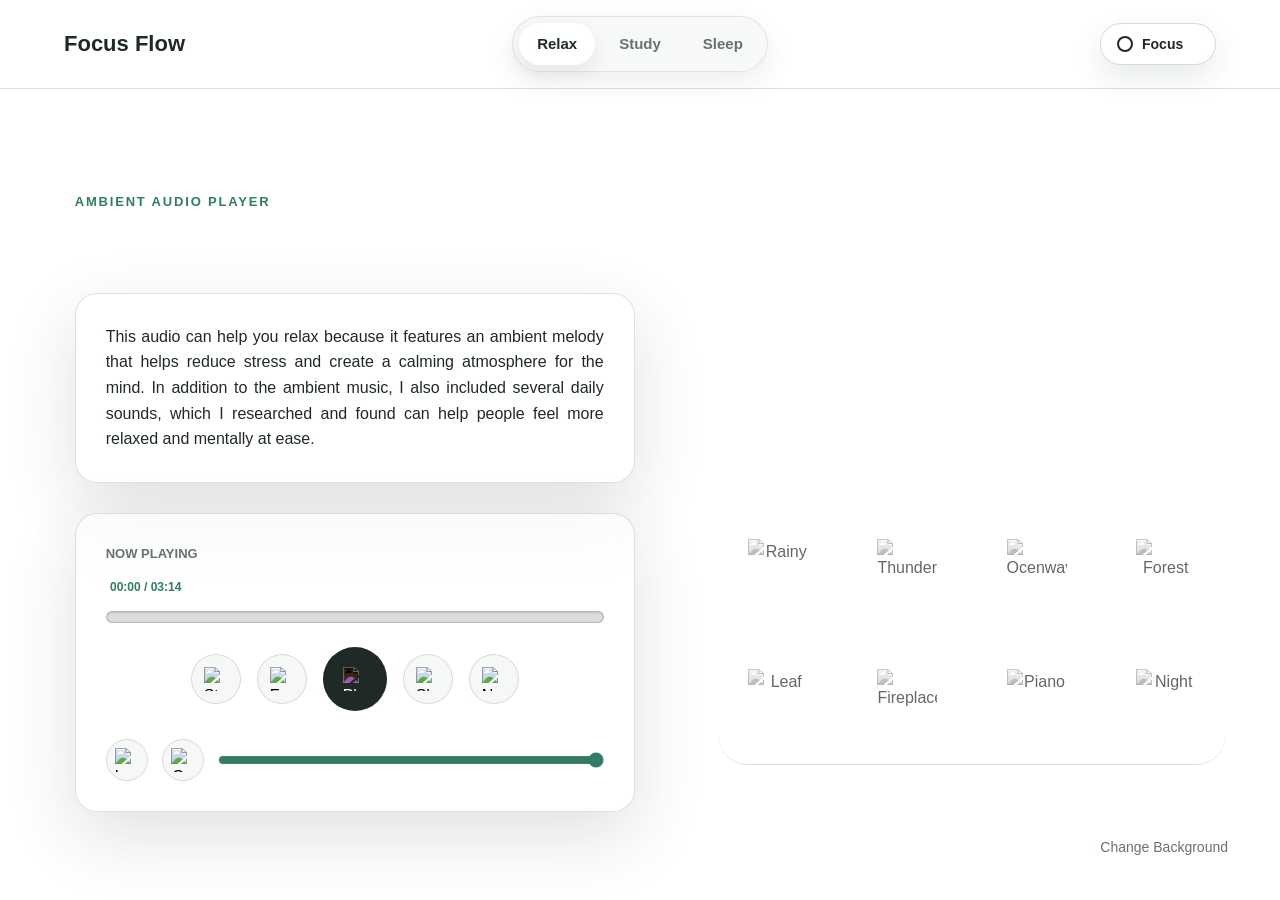
==== index.html @ 4447b067 "up" ====
<!DOCTYPE html>
<html lang="en">
  <head>
    <meta charset="UTF-8" />
    <meta name="viewport" content="width=device-width, initial-scale=1.0" />
    <title>Focus Flow</title>
    <!-- add the font family of your choice -->
     <link rel="icon" href="image.jpg" type="image/jpg">
    <link rel="stylesheet" href="reset.css" />
    <link rel="stylesheet" href="style.css" />
    <script src="script.js" defer></script>
  </head>
  <body>
     <div id="focus-overlay" class="hidden"></div>
     

    <!-- Header Section -->
    <header class="site-header">
      <a class="logo" href="#">Focus Flow</a>
 <nav class="navbar" aria-label="Main navigation">
  <a class="active" href="index.html">Relax</a>
  <a href="study.html">Study</a>
  <a href="sleep.html">Sleep</a>
</nav>
      <button
        id="focus-btn"
        type="button"
        aria-pressed="false"
        onclick="toggleFocusMode()"
      >
        <span class="focus-btn-icon" aria-hidden="true"></span>
        <span class="focus-btn-text">Focus</span>
      </button>
    </header>
    <video autoplay loop muted plays-inline 
    class ="back-video" id ="bg-video2">
      <source src ="relax1.mp4" type ="video/mp4">
    </video>

<button id = "change-bg-btn" onclick="nextRelaxBackground()">
  Change Background
</button>

    <!-- Main Content Section -->
    <main>
      <section class="container">
       <div class="main-content">
          <p class="left-side">Ambient audio player</p>
          <h1 style = "color : white">Relax Music</h1>
          <p class="intro"
          style="text-align: justify;">
            This audio can help you relax because it features an ambient melody that helps reduce stress and create a calming atmosphere for the mind. 
            In addition to the ambient music, I also included several daily sounds, 
            which I researched and found can help people feel more relaxed and mentally at ease.
          </p>
    <!-- Media Player Section -->
       <div class="media-player focus-target">
         <div class="track-info">
              <span>Now playing</span>
            </div>
        <audio id="custom-audio-player" controls>
          <source
            src="relax.mp3"
            type="audio/mp3"
          />
        </audio>

          <div id="time-box" class="focus-visible">
            <span id="curtimetext">00:00</span> /
            <span id="durtimetext">00:00</span>
          </div>

          <div class="progress-bar focus-visible">
            <span id="progress-bar-fill"></span>
          </div>

           <div class="custom-controls"
           style="justify-content: center;">

           <button id="start" onclick="toggleStart()">
            <img
              src="https://img.icons8.com/?size=100&id=410&format=png&color=000000"
              alt="Start Button"
              width="24"
              height="24"
            />
          </button>

            <button id="fast" onclick="toggleFast()">
            <img
              id="fast-img"
              src="https://img.icons8.com/?size=100&id=406&format=png&color=000000"
              alt="Fast Button"
              width="24"
              height="24"
            />
          </button>

          <button id="play-pause-btn" onclick="togglePlayPause()"
           style="justify-content: center;">
            <img
              id="play-pause-img"
              src="https://img.icons8.com/ios-glyphs/30/play--v1.png"
              alt="Play Button"
              width="24"
              height="24"
            />
          </button>

            <button id="slow" onclick="toggleSlow()">
            <img
              id="slow-img"
              src="https://img.icons8.com/?size=100&id=404&format=png&color=000000"
              alt="Slow Button"
              width="24"
              height="24"
            />
          </button>

          <button id="next" onclick="toggleNext()">
            <img
              id="next-img"
              src="https://img.icons8.com/?size=100&id=408&format=png&color=000000"
              alt="Next Button"
              width="24"
              height="24"
            />
          </button>

      </div>

       <div class="volume-controls"  >

          <button id="loop-sound" onclick="toggleLoop()">
              <img
              id="loop-img"
              src="https://img.icons8.com/?size=100&id=412&format=png&color=000000"
              alt="Loop Button"
              width="24"
              height="24"
              />
          </button>

          <button id="on-off-sound" onclick="toggleOnOff()">
              <img
              id="on-off-img"
              src="https://img.icons8.com/?size=100&id=641&format=png&color=000000"
              alt="On Sound Button"
              width="24"
              height="24"
              />
          </button>
          <input id="volume-slider" type="range" min="0" max="100" value="100" step="1">
          </div>
          </div> 
       </div>

          <div class="main-image" 
          style= "margin-bottom: -85px ;">

        <div class="sound-item">

         <audio id="rainy-audio" loop>
         <source
            src="rainy.mp3"
            type="audio/mp3"
          />
         </audio>
          <button
            id="rainy-sound" onclick="toggleRainy()">
           <img
                src="https://img.icons8.com/?size=100&id=656&format=png&color=000000"
                alt="Rainy"
            />
          </button>
          <input type="range" min="0" max="100" value="100" id="rainy-volume" class="sound-volume" /> 
        </div>    
  

        <div class="sound-item">

        <audio id ="thunderstorm-audio" loop>
            <source 
            src="thunderstorm.mp3"
            type="audio/mp3"
            />
          </audio>
          <button id="thunderstorm-sound" onclick="toggleThunderstorm()">
          <img 
          src="https://img.icons8.com/?size=100&id=41144&format=png&color=000000"
          alt="Thunderstorm"
          />
          </button>
          <input type="range" min="0" max="100" value="100" id="thunderstorm-volume" class="sound-volume" /> 
          </div>


          <div class="sound-item">

          <audio id ="ocean-audio" loop>
            <source 
            src="ocean.mp3"
            type="audio/mp3"
            />
          </audio>
          <button id="ocean-sound" onclick="toggleOcean()">
          <img
          src="https://img.icons8.com/?size=100&id=3023&format=png&color=000000"
          alt="Ocenwave"
          />
          </button>
          <input type="range" min="0" max="100" value="100" id="ocean-volume" class="sound-volume" />
          </div>


          <div class ="sound-item">

          <audio id ="forest-audio" loop>
            <source 
            src="forest.mp3"
            type="audio/mp3"
            />
          </audio>
          <button id="forest-sound" onclick="toggleForest()">
          <img
          src="https://img.icons8.com/?size=100&id=c7F4PAaUzo4O&format=png&color=000000"
          alt="Forest"
          />
          </button>
          <input type="range" min="0" max="100" value="100" id="forest-volume" class="sound-volume" />
          </div>


          <div class ="sound-item">

          <audio id ="leaf-audio" loop>
            <source 
            src="leaf.mp3"
            type="audio/mp3"
            />
          </audio>
          <button id="leaf-sound" onclick="toggleLeaf()">
          <img
          src="https://img.icons8.com/?size=100&id=15803&format=png&color=000000"
          alt="Leaf"
          />
          </button>
          <input type="range" min="0" max="100" value="100" id="leaf-volume" class="sound-volume" />
          </div>


          <div class ="sound-item">
          <audio id ="fire-audio" loop>
            <source 
            src="fire.mp3"
            type="audio/mp3"
            />
          </audio>
          <button id="fire-sound" onclick="toggleFire()">
          <img
          src="https://img.icons8.com/?size=100&id=39125&format=png&color=000000"
          alt="Fireplace"
          />
          </button>
          <input type="range" min="0" max="100" value="100" id="fire-volume" class="sound-volume" />
          </div>


          <div class ="sound-item">
          <audio id ="piano-audio" loop>
            <source 
            src="piano.mp3"
            type="audio/mp3"
            />
          </audio>
          <button id="piano-sound" onclick="togglePiano()">
          <img
          src="https://img.icons8.com/?size=100&id=1893&format=png&color=000000"
          alt="Piano"
          />
          </button>
          <input type="range" min="0" max="100" value="100" id="piano-volume" class="sound-volume" />
          </div>


          <div class = "sound-item">
          <audio id ="night-audio" loop>
            <source 
            src="night.mp3"
            type="audio/mp3"
            />
          </audio>
          <button id="night-sound" onclick="toggleNight()">
          <img
          src="https://img.icons8.com/?size=100&id=25031&format=png&color=000000"
          alt="Night"
          />
          </button>
          <input type="range" min="0" max="100" value="100" id="night-volume" class="sound-volume" />
          </div>

        </div>
      </section>
  </body>
</html>
---- style.css ----
:root {
  --bg: #eef3ef;
  --surface: #ffffff;
  --surface-soft: #f6f8f6;
  --text: #1f2a27;
  --muted: #66736f;
  --line: rgba(31, 42, 39, 0.14);
  --accent: #2f7d67;
  --shadow: 0 24px 70px rgba(31, 42, 39, 0.14);
}

body,
h1,
h2,
p,
ul {
  margin: 0;
  padding: 0;
}

h1 {
  font-size: clamp(45px, 7vw, 50px);
  line-height: 0.95;
  letter-spacing: 0;
}

body {
  min-height: 100vh;
  color: var(--text);
  font-family: "Arial", sans-serif;
  line-height: 1.6;
  display: flex;
  flex-direction: column;
  align-items: center;
  justify-content: space-between;
}

button,
input {
  font: inherit;
}

button {
  border: 0;
}

a {
  color: inherit;
}

/* Add additional styles as needed */

.back-video {
  position: fixed;
  top: 0;
  left: 0;
  width: 100vw;
  height: 100vh;
  object-fit: cover;
  z-index: -1;
  transition: opacity 0.5s ease;
}

#change-bg-btn {
  position: fixed;
  bottom: 30px;
  right: 30px;
  z-index: 9999;
  padding: 12px 22px;
  color: #66736f;
  border: none;
  border-radius: 999px;
  cursor: pointer;
  font-size: 14px;
  background: rgba(255, 255, 255, 0.845);
  backdrop-filter: blur(18px);
}

#change-bg-btn:active {
  transform: scale(0.96);
}

/* Header styling */
.site-header {
  position: sticky;
  top: 0;
  z-index: 20;
  width: 100%;
  display: grid;
  grid-template-columns: 1fr auto 1fr;
  align-items: center;
  gap: 24px;
  padding: 16px clamp(18px, 5vw, 64px);
  background: rgba(255, 255, 255, 0.201);
  border-bottom: 1px solid var(--line);
  backdrop-filter: blur(18px);
}

.logo {
  text-decoration:none;
  font-size: 22px;
  font-weight: 800;
  letter-spacing: 0;
}

/* Navigation styling */
.navbar {
  display: flex;
  align-items: center;
  justify-content: center;
  gap: 6px;
  justify-self: center;
  padding: 6px;
  border: 1px solid rgba(31, 42, 39, 0.1);
  border-radius: 999px;
  background: rgba(246, 248, 246, 0.86);
  box-shadow: 0 10px 28px rgba(31, 42, 39, 0.08);
}

.navbar a {
  position: relative;
  text-decoration: none;
  font-size: 15px;
  font-weight: 700;
  color: var(--muted);
  padding: 9px 18px;
  border-radius: 999px;
  transition:
    color 0.2s ease,
    background-color 0.2s ease,
    box-shadow 0.2s ease;
}

.navbar a:hover {
  color: var(--text);
  background: #ffffff;
  box-shadow: 0 8px 18px rgba(31, 42, 39, 0.08);
}
.navbar a.active {
  color: var(--text);
  background: #ffffff;
  box-shadow: 0 8px 18px rgba(31, 42, 39, 0.08);
}

#focus-overlay {
  position: fixed;
  inset: 0;
  width: 100vw;
  height: 100vh;
  background:
    radial-gradient(circle at center, rgba(255, 255, 255, 0.32), rgba(31, 42, 39, 0.28)),
    rgba(238, 243, 239, 0.68);
  backdrop-filter: blur(8px) saturate(0.9);
  z-index: 80;
}

.hidden {
  display: none;
}

.focus-visible {
  position: relative;
  z-index: 120;
}

#focus-btn {
  position: relative;
  z-index: 120;
  justify-self: end;
  display: inline-flex;
  align-items: center;
  gap: 9px;
  min-width: 116px;
  height: 42px;
  padding: 0 16px;
  border: 1px solid rgba(47, 125, 103, 0.24);
  border-radius: 999px;
  background: rgba(255, 255, 255, 0.84);
  color: var(--text);
  cursor: pointer;
  font-size: 14px;
  font-weight: 800;
  box-shadow: 0 12px 30px rgba(31, 42, 39, 0.1);
  transition:
    transform 0.18s ease,
    background-color 0.18s ease,
    border-color 0.18s ease,
    box-shadow 0.18s ease,
    color 0.18s ease;
}

#focus-btn:hover {
  transform: translateY(-1px);
  border-color: rgba(47, 125, 103, 0.5);
  background: #ffffff;
  box-shadow: 0 16px 34px rgba(31, 42, 39, 0.14);
}

#focus-btn:focus-visible {
  outline: 3px solid rgba(47, 125, 103, 0.28);
  outline-offset: 3px;
}

.focus-btn-icon {
  width: 16px;
  height: 16px;
  border: 2px solid currentColor;
  border-radius: 50%;
  box-shadow: inset 0 0 0 4px #ffffff;
}

body.is-focus-mode {
  overflow: hidden;
}

body.is-focus-mode .site-header {
  z-index: 130;
  border-color: transparent;
  background: transparent;
  backdrop-filter: none;
  pointer-events: none;
}

body.is-focus-mode .logo,
body.is-focus-mode .navbar {
  opacity: 0;
  visibility: hidden;
}

body.is-focus-mode .focus-target {
  z-index: 120;
  box-shadow:
    0 26px 80px rgba(31, 42, 39, 0.24),
    0 0 0 1px rgba(255, 255, 255, 0.9);
}

body.is-focus-mode #focus-btn {
  border-color: rgba(47, 125, 103, 0.7);
  background: var(--accent);
  color: #ffffff;
  pointer-events: auto;
  box-shadow: 0 18px 38px rgba(47, 125, 103, 0.25);
}

body.is-focus-mode .focus-btn-icon {
  background: #ffffff;
  box-shadow: inset 0 0 0 4px var(--accent);
}

/* Create a container for the main content */
.container {
  min-height: calc(100vh - 92px);
  display: grid;
  grid-template-columns: minmax(0, 1.05fr) minmax(360px, 0.95fr);
  align-items: center;
  gap: clamp(24px, 5vw, 64px);
  padding: 46px 0 34px;
}

/* imgage on right side*/
.main-content {
  max-width: 560px;
}

.main-image {
  margin-top: 190px;
  display: grid;
  grid-template-columns: repeat(4, 1fr);
  margin-left: 20px;
  gap: 10px; 
  height: 250px;
  width: 100%;
  border-radius: 28px;
  overflow: hidden;
  background: rgba(255, 255, 255, 0.284);
  border-bottom: 1px solid var(--line);
  backdrop-filter: blur(18px);
}

.main-image img {
  justify-content: center;
  filter: grayscale(100%);
  opacity: 0.6;
  transition: all 0.2s ease;
  width: 60px;
  height: 60px;
  margin-top: -10px;
}

.main-image img:hover {
  filter: none;
  opacity: 1;
  transform: scale(1.1);
}

.main-image button.active img {
  filter: none;
  opacity: 1;
  transform: scale(1.1);
}

.sound-item {
  position: relative;
  display: flex;
  justify-content: center;
  align-items: center;
}

.sound-volume {
  position: absolute;
  bottom: 7px;
  left: 52%;
  transform: translateX(-50%);
  width: 80px;
  opacity: 0;
  transition: all 0.3s ease;
  accent-color: white;
}

.sound-item button.active + .sound-volume {
  opacity: 1;
}

#rainy-sound {
  background: transparent;
  border: none;           
  padding: 0;            
  cursor: pointer;
}


#thunderstorm-sound {
  background: transparent;
  border: none;           
  padding: 0;            
  cursor: pointer;
}

#ocean-sound {
  background: transparent;
  border: none;           
  padding: 0;            
  cursor: pointer;
}

#forest-sound {
  background: transparent;
  border: none;           
  padding: 0;            
  cursor: pointer;
}

#leaf-sound {
  background: transparent;
  border: none;           
  padding: 0;            
  cursor: pointer;
}

#fire-sound {
  background: transparent;
  border: none;           
  padding: 0;            
  cursor: pointer;
}

#piano-sound {
  background: transparent;
  border: none;           
  padding: 0;            
  cursor: pointer;
}

#night-sound {
  background: transparent;
  border: none;           
  padding: 0;            
  cursor: pointer;
}

/* edit left side*/
.left-side {
  margin-bottom: 10px;
  color: var(--accent);
  font-size: 13px;
  font-weight: 800;
  letter-spacing: 0.14em;
  text-transform: uppercase;
}

/* Media player styling */
.intro {
  margin: 22px 0 30px;
  padding: clamp(20px, 4vw, 30px);
  border: 1px solid var(--line);
  border-radius: 22px;
  background: rgba(255, 255, 255, 0.315);
  box-shadow: var(--shadow);
  backdrop-filter: blur(18px);
}

.media-player {
  position: relative;
  width: 100%;
  display: grid;
  gap: 18px;
  padding: clamp(20px, 4vw, 30px);
  border: 1px solid var(--line);
  border-radius: 22px;
  background: rgba(255, 255, 255, 0.446);
  box-shadow: var(--shadow);
  backdrop-filter: blur(18px);
}

.media-player audio {
  display: none;
  max-width: 100%;
}

.track-info {
  display: grid;
  gap: 2px;
}

.track-info span {
  color: var(--muted);
  font-size: 13px;
  font-weight: 700;
  text-transform: uppercase;
}

.custom-controls,
.volume-controls {
  display: flex;
  align-items: center;
}

.custom-controls {
  justify-content: center;
  gap: 16px;
  padding: 6px 0;
}

.volume-controls {
  justify-content: space-between;
  gap: 14px;
  padding-top: 4px;
}

.custom-controls button,
.volume-controls button {
  display: grid;
  place-items: center;
  cursor: pointer;
  border: 1px solid var(--line);
  border-radius: 50%;
  background: var(--surface-soft);
  transition:
    transform 0.18s ease,
    background-color 0.18s ease,
    border-color 0.18s ease;
}

.custom-controls button {
  width: 50px;
  height: 50px;
}

#play-pause-btn {
  width: 64px;
  height: 64px;
  background: var(--text);
}

#play-pause-btn img {
  filter: invert(1);
}

.volume-controls button {
  width: 42px;
  height: 42px;
  flex: 0 0 auto;
}

.custom-controls button:hover,
.volume-controls button:hover {
  transform: translateY(-2px);
  background: #ffffff;
  border-color: rgba(47, 125, 103, 0.42);
}

.volume-controls button.is-active {
  background: rgba(47, 125, 103, 0.12);
  border-color: rgba(47, 125, 103, 0.6);
}

#volume-slider {
  width: 100%;
  min-width: 120px;
  accent-color: var(--accent);
}

.progress-bar {
  position: relative;
  border-radius: 50px;
  border: 1px solid rgba(31, 42, 39, 0.22);
  width: 100%;
  height: 12px;
  background: rgba(31, 42, 39, 0.16);
  margin-top: 10px;
  cursor: pointer;
  touch-action: none;
  user-select: none;
  z-index: 4000;
  box-shadow: inset 0 1px 2px rgba(31, 42, 39, 0.14);
  transition:
    height 0.16s ease,
    border-color 0.16s ease,
    background-color 0.16s ease;
}

.progress-bar::before {
  content: "";
  position: absolute;
  inset: -10px 0;
}

.progress-bar span {
  position: relative;
  display: block;
  width: 0;
  height: 100%;
  border-radius: inherit;
  background: var(--accent);
  transition: width 0.12s linear;
  animation: colorChange 70s infinite alternate;
  will-change: width;
}

.progress-bar span::after {
  content: "";
  position: absolute;
  top: 50%;
  right: -8px;
  width: 18px;
  height: 18px;
  border: 3px solid #ffffff;
  border-radius: 50%;
  background: var(--accent);
  box-shadow: 0 5px 14px rgba(31, 42, 39, 0.2);
  transform: translateY(-50%) scale(0.9);
  opacity: 0;
  transition:
    opacity 0.16s ease,
    transform 0.16s ease;
}

.progress-bar:hover,
.progress-bar.is-seeking {
  height: 14px;
  border-color: rgba(47, 125, 103, 0.42);
  background: rgba(47, 125, 103, 0.16);
}

.progress-bar:hover span::after,
.progress-bar.is-seeking span::after {
  opacity: 1;
  transform: translateY(-50%) scale(1);
}

.progress-bar.is-seeking span {
  transition: none;
}

#time-box{
  display:inline-block;
  width: 80px;
  text-align: center;
  color:#2f7d67;
  font-size: 12px;
  margin-bottom: -15px;
  margin-top: -5px;
  z-index: 4000;
  font-weight: bold;
}


/* Footer styling */
footer {
  color: var(--main-text-color);
  text-align: center;
  padding: 10px 0;
  width: 100%;
}
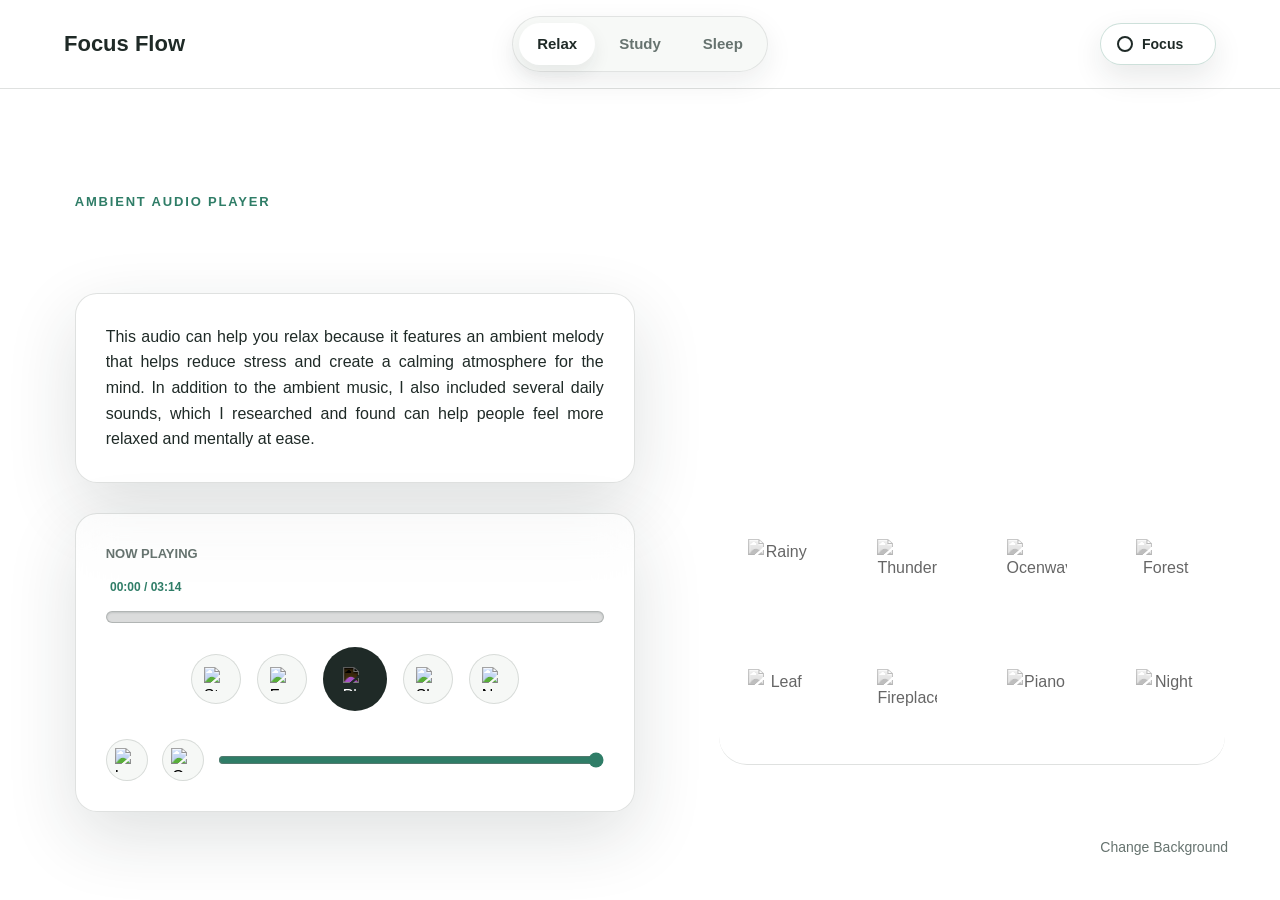
==== commit d4aba077: "up" ====
--- a/index.html
+++ b/index.html
@@ -235,13 +235,13 @@
 
           <audio id ="leaf-audio" loop>
             <source 
-            src="leaf.mp3"
+            src="coffee.mp3"
             type="audio/mp3"
             />
           </audio>
           <button id="leaf-sound" onclick="toggleLeaf()">
           <img
-          src="https://img.icons8.com/?size=100&id=15803&format=png&color=000000"
+          src="https://img.icons8.com/?size=100&id=zg1pOABWXacy&format=png&color=000000"
           alt="Leaf"
           />
           </button>
@@ -269,13 +269,13 @@
           <div class ="sound-item">
           <audio id ="piano-audio" loop>
             <source 
-            src="piano.mp3"
+            src="railway.mp3"
             type="audio/mp3"
             />
           </audio>
           <button id="piano-sound" onclick="togglePiano()">
           <img
-          src="https://img.icons8.com/?size=100&id=1893&format=png&color=000000"
+          src="https://img.icons8.com/?size=100&id=7348&format=png&color=000000"
           alt="Piano"
           />
           </button>
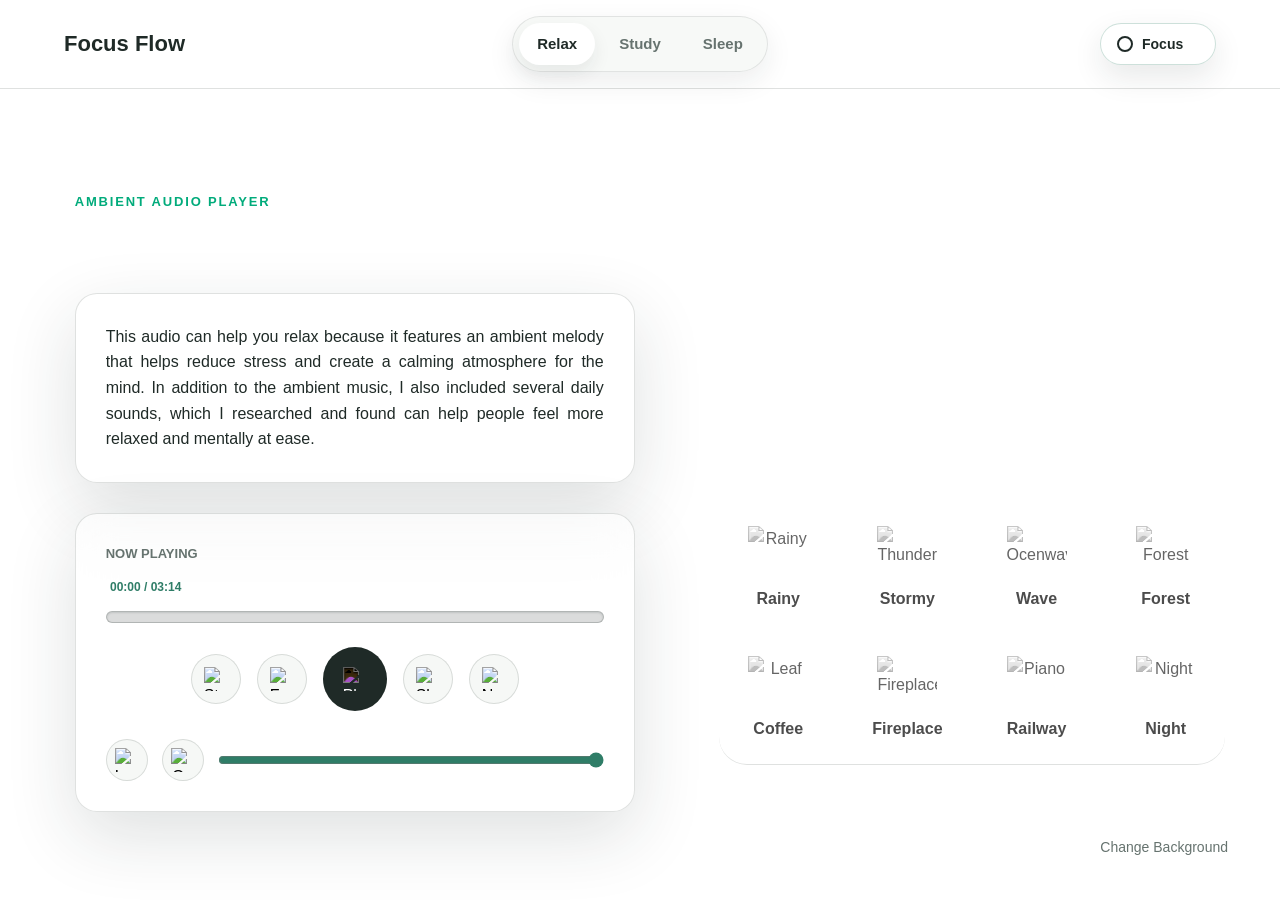
==== commit b07b663d: "up" ====
--- a/index.html
+++ b/index.html
@@ -34,7 +34,7 @@
     </header>
     <video autoplay loop muted plays-inline 
     class ="back-video" id ="bg-video2">
-      <source src ="relax1.mp4" type ="video/mp4">
+      <source src ="relax.mp4" type ="video/mp4">
     </video>
 
 <button id = "change-bg-btn" onclick="nextRelaxBackground()">
@@ -174,6 +174,7 @@
             />
           </button>
           <input type="range" min="0" max="100" value="100" id="rainy-volume" class="sound-volume" /> 
+          <p style="color: #4c4c4c"><b> Rainy</b> </p>
         </div>    
   
 
@@ -192,6 +193,7 @@
           />
           </button>
           <input type="range" min="0" max="100" value="100" id="thunderstorm-volume" class="sound-volume" /> 
+          <p style="color: #4c4c4c"><b> Stormy</b> </p>
           </div>
 
 
@@ -210,6 +212,7 @@
           />
           </button>
           <input type="range" min="0" max="100" value="100" id="ocean-volume" class="sound-volume" />
+          <p style="color: #4c4c4c"><b> Wave </b> </p>
           </div>
 
 
@@ -228,6 +231,7 @@
           />
           </button>
           <input type="range" min="0" max="100" value="100" id="forest-volume" class="sound-volume" />
+          <p style="color: #4c4c4c"><b> Forest </b> </p>
           </div>
 
 
@@ -246,6 +250,7 @@
           />
           </button>
           <input type="range" min="0" max="100" value="100" id="leaf-volume" class="sound-volume" />
+          <p style="color: #4c4c4c"><b> Coffee</b> </p>
           </div>
 
 
@@ -263,6 +268,7 @@
           />
           </button>
           <input type="range" min="0" max="100" value="100" id="fire-volume" class="sound-volume" />
+          <p style="color: #4c4c4c"><b> Fireplace</b> </p>
           </div>
 
 
@@ -280,6 +286,7 @@
           />
           </button>
           <input type="range" min="0" max="100" value="100" id="piano-volume" class="sound-volume" />
+          <p style="color: #4c4c4c"><b> Railway </b> </p>
           </div>
 
 
@@ -297,6 +304,7 @@
           />
           </button>
           <input type="range" min="0" max="100" value="100" id="night-volume" class="sound-volume" />
+          <p style="color: #4c4c4c"><b> Night </b> </p>
           </div>
 
         </div>
--- a/style.css
+++ b/style.css
@@ -1,6 +1,5 @@
 :root {
-  --bg: #eef3ef;
-  --surface: #ffffff;
+
   --surface-soft: #f6f8f6;
   --text: #1f2a27;
   --muted: #66736f;
@@ -304,6 +303,7 @@
   display: flex;
   justify-content: center;
   align-items: center;
+  flex-direction: column;
 }
 
 .sound-volume {
@@ -381,7 +381,7 @@
 /* edit left side*/
 .left-side {
   margin-bottom: 10px;
-  color: var(--accent);
+  color: #01ab7b;
   font-size: 13px;
   font-weight: 800;
   letter-spacing: 0.14em;
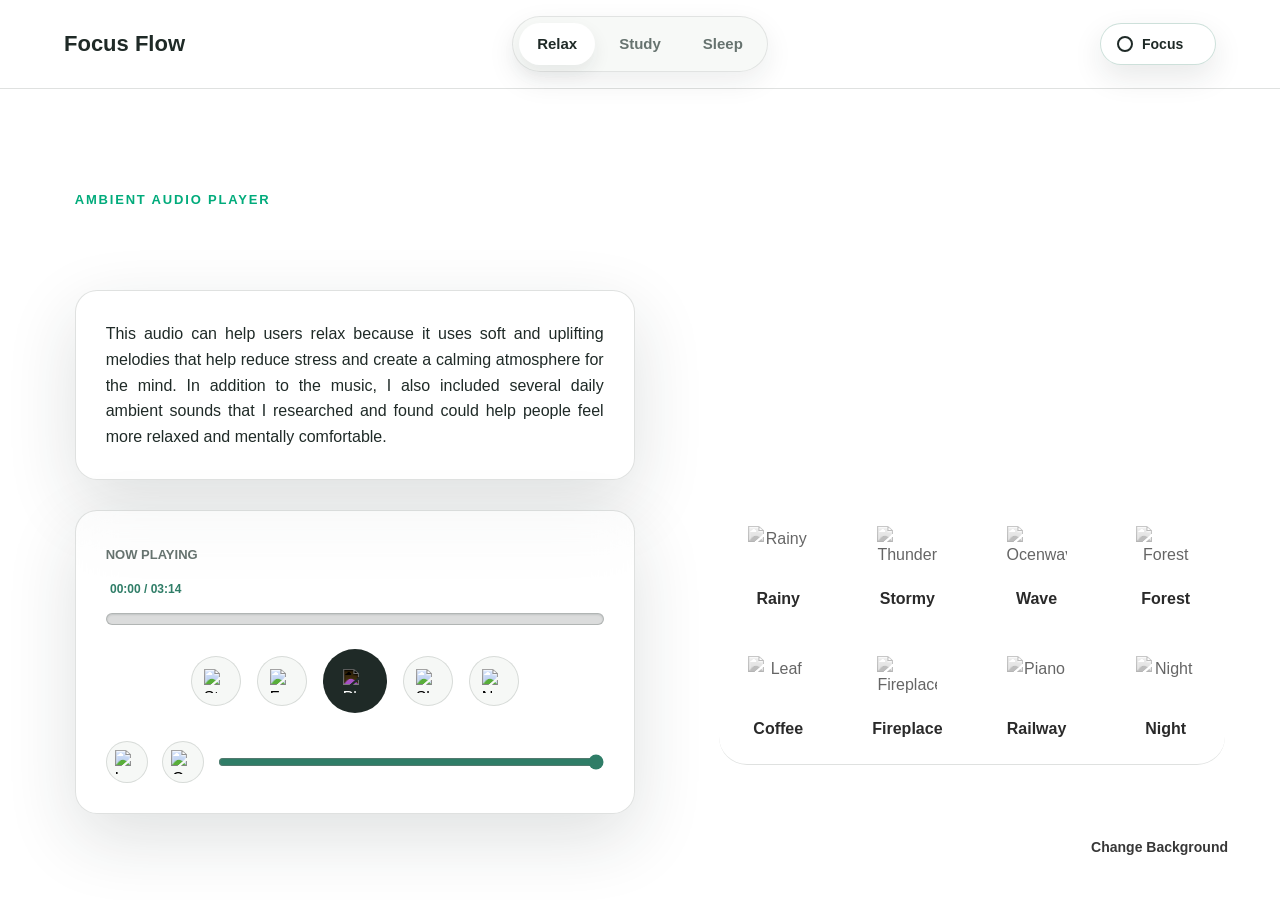
==== commit 50f8e2a9: "today" ====
--- a/index.html
+++ b/index.html
@@ -5,6 +5,7 @@
     <meta name="viewport" content="width=device-width, initial-scale=1.0" />
     <title>Focus Flow</title>
     <!-- add the font family of your choice -->
+     <link href="https://fonts.googleapis.com/css2?family=Space+Grotesk:wght@300;400;500;600&display=swap" rel="stylesheet">
      <link rel="icon" href="image.jpg" type="image/jpg">
     <link rel="stylesheet" href="reset.css" />
     <link rel="stylesheet" href="style.css" />
@@ -12,8 +13,6 @@
   </head>
   <body>
      <div id="focus-overlay" class="hidden"></div>
-     
-
     <!-- Header Section -->
     <header class="site-header">
       <a class="logo" href="#">Focus Flow</a>
@@ -22,6 +21,12 @@
   <a href="study.html">Study</a>
   <a href="sleep.html">Sleep</a>
 </nav>
+
+<!-- I designed this focus button to help reduce distraction for users. 
+If users find the animated backgrounds distracting while studying or relaxing, they can enable this mode. 
+When focus mode is active, the smaller sound controls and background visuals become hidden, 
+allowing users to concentrate more easily. I wanted to provide users with two different options depending on their preferences. -->
+
       <button
         id="focus-btn"
         type="button"
@@ -31,14 +36,22 @@
         <span class="focus-btn-icon" aria-hidden="true"></span>
         <span class="focus-btn-text">Focus</span>
       </button>
+
+      <!-- I decided to use animated video backgrounds because I noticed that many people often listen to music on YouTube 
+or use relaxing music websites while studying or relaxing, and those platforms commonly use calm animated visuals. 
+Because of this, I wanted to include a similar chill atmosphere in my own website design to create a more immersive and relaxing experience for users. -->
     </header>
     <video autoplay loop muted plays-inline 
     class ="back-video" id ="bg-video2">
       <source src ="relax.mp4" type ="video/mp4">
     </video>
 
+<!-- Each section uses different background videos to match its mood and purpose. 
+For the relax section, I chose peaceful animated backgrounds such as beaches, rainy cafés, 
+and a cat standing in front of a field because I felt these visuals created a calm and peaceful atmosphere for users. -->
+
 <button id = "change-bg-btn" onclick="nextRelaxBackground()">
-  Change Background
+  <b>Change Background</b>
 </button>
 
     <!-- Main Content Section -->
@@ -49,11 +62,15 @@
           <h1 style = "color : white">Relax Music</h1>
           <p class="intro"
           style="text-align: justify;">
-            This audio can help you relax because it features an ambient melody that helps reduce stress and create a calming atmosphere for the mind. 
-            In addition to the ambient music, I also included several daily sounds, 
-            which I researched and found can help people feel more relaxed and mentally at ease.
+            This audio can help users relax because it uses soft and uplifting melodies that help reduce stress and create a calming atmosphere for the mind.
+In addition to the music, I also included several daily ambient sounds that I researched and found could help people feel more relaxed and mentally comfortable.
           </p>
+
     <!-- Media Player Section -->
+
+     <!-- In this section, I designed the main colour palette of the buttons and boxes using black, white, grey, and dark blue tones. 
+I chose these colours because the animated backgrounds already contain a lot of movement and colour, 
+so I wanted the main interface elements to contrast with the background and create a more balanced and visually harmonious design. -->
        <div class="media-player focus-target">
          <div class="track-info">
               <span>Now playing</span>
@@ -74,6 +91,9 @@
             <span id="progress-bar-fill"></span>
           </div>
 
+<!-- I also felt that adding controls such as play/pause, fast-forward, rewind, next button, skip to start, and volume sliders 
+was necessary for a music website because these features help users interact with the audio more easily and improve the overall user experience. -->
+
            <div class="custom-controls"
            style="justify-content: center;">
 
@@ -157,6 +177,11 @@
 
           <div class="main-image" 
           style= "margin-bottom: -85px ;">
+
+          <!-- In this section, I decided to design and include smaller daily ambient sounds that match each category. 
+For example, in the relax section, I felt that sounds such as rain and thunder would help create a calmer atmosphere. 
+As the Scientific Reports study found, listening to natural sounds relaxes us. 
+Treasure confirms this, and offers bird songs as another sound people find very comforting and reassuring.  -->
 
         <div class="sound-item">
 
@@ -174,7 +199,7 @@
             />
           </button>
           <input type="range" min="0" max="100" value="100" id="rainy-volume" class="sound-volume" /> 
-          <p style="color: #4c4c4c"><b> Rainy</b> </p>
+          <p style="color: #2a2a2a"><b> Rainy</b> </p>
         </div>    
   
 
@@ -193,7 +218,7 @@
           />
           </button>
           <input type="range" min="0" max="100" value="100" id="thunderstorm-volume" class="sound-volume" /> 
-          <p style="color: #4c4c4c"><b> Stormy</b> </p>
+          <p style="color: #2a2a2a"><b> Stormy</b> </p>
           </div>
 
 
@@ -212,7 +237,7 @@
           />
           </button>
           <input type="range" min="0" max="100" value="100" id="ocean-volume" class="sound-volume" />
-          <p style="color: #4c4c4c"><b> Wave </b> </p>
+          <p style="color: #2a2a2a"><b> Wave </b> </p>
           </div>
 
 
@@ -231,7 +256,7 @@
           />
           </button>
           <input type="range" min="0" max="100" value="100" id="forest-volume" class="sound-volume" />
-          <p style="color: #4c4c4c"><b> Forest </b> </p>
+          <p style="color: #2a2a2a"><b> Forest </b> </p>
           </div>
 
 
@@ -250,7 +275,7 @@
           />
           </button>
           <input type="range" min="0" max="100" value="100" id="leaf-volume" class="sound-volume" />
-          <p style="color: #4c4c4c"><b> Coffee</b> </p>
+          <p style="color: #2a2a2a"><b> Coffee</b> </p>
           </div>
 
 
@@ -268,7 +293,7 @@
           />
           </button>
           <input type="range" min="0" max="100" value="100" id="fire-volume" class="sound-volume" />
-          <p style="color: #4c4c4c"><b> Fireplace</b> </p>
+          <p style="color: #2a2a2a"><b> Fireplace</b> </p>
           </div>
 
 
@@ -286,7 +311,7 @@
           />
           </button>
           <input type="range" min="0" max="100" value="100" id="piano-volume" class="sound-volume" />
-          <p style="color: #4c4c4c"><b> Railway </b> </p>
+          <p style="color: #2a2a2a"><b> Railway </b> </p>
           </div>
 
 
@@ -304,7 +329,7 @@
           />
           </button>
           <input type="range" min="0" max="100" value="100" id="night-volume" class="sound-volume" />
-          <p style="color: #4c4c4c"><b> Night </b> </p>
+          <p style="color: #2a2a2a"><b> Night </b> </p>
           </div>
 
         </div>
--- a/style.css
+++ b/style.css
@@ -1,5 +1,5 @@
+/* Here, I adjusted some of the colours and visual design elements to better match the overall idea and atmosphere of my website. */
 :root {
-
   --surface-soft: #f6f8f6;
   --text: #1f2a27;
   --muted: #66736f;
@@ -49,15 +49,17 @@
 
 /* Add additional styles as needed */
 
+/* Background video*/
+/* This is the background video section I designed for the website. 
+Because I had already learned similar CSS techniques in AT1, this part was easier to understand. 
+I watched a YouTube tutorial about animated video backgrounds and used ChatGPT to check my code. 
+After that, I adjusted the positioning, colours, transformations, video size, and background switch button to better fit my website design. */
 .back-video {
   position: fixed;
-  top: 0;
-  left: 0;
   width: 100vw;
   height: 100vh;
   object-fit: cover;
   z-index: -1;
-  transition: opacity 0.5s ease;
 }
 
 #change-bg-btn {
@@ -66,12 +68,12 @@
   right: 30px;
   z-index: 9999;
   padding: 12px 22px;
-  color: #66736f;
+  color: #373737;
   border: none;
   border-radius: 999px;
   cursor: pointer;
   font-size: 14px;
-  background: rgba(255, 255, 255, 0.845);
+  background: rgba(255, 255, 255, 0.493);
   backdrop-filter: blur(18px);
 }
 
@@ -80,6 +82,10 @@
 }
 
 /* Header styling */
+/* This is the section where I adjusted the header design. 
+I changed the colours, positioning, blur effect, opacity, and other visual details. 
+Similar to the sections above, I was already familiar with these techniques from Assignment 1, 
+so overall I found this part relatively easy to work on. */
 .site-header {
   position: sticky;
   top: 0;
@@ -103,6 +109,10 @@
 }
 
 /* Navigation styling */
+/* The navigation bar was also one of the easier sections for me. 
+As I mentioned, I had already worked on similar features in Assignment 1, 
+so whenever I forgot something, I reviewed my previous work and then adjusted it 
+to better match the design of this assignment. */
 .navbar {
   display: flex;
   align-items: center;
@@ -141,6 +151,13 @@
   box-shadow: 0 8px 18px rgba(31, 42, 39, 0.08);
 }
 
+
+/* Focus Button*/
+/* This is the section where I designed the focus button. 
+This part was newer and more challenging for me because I needed to create a screen overlay effect when the user presses the button. 
+I used ChatGPT to help me understand and build the overlay feature because I was not familiar with it at first. 
+After spending time learning and following the logic step by step, I was eventually able to understand how it worked 
+and rewrite parts of the code myself to complete the feature. After that, I adjusted the colours and visual design to better match my website. */
 #focus-overlay {
   position: fixed;
   inset: 0;
@@ -155,11 +172,6 @@
 
 .hidden {
   display: none;
-}
-
-.focus-visible {
-  position: relative;
-  z-index: 120;
 }
 
 #focus-btn {
@@ -247,6 +259,9 @@
 }
 
 /* Create a container for the main content */
+/* In this section, I created the container layout to divide the website into left and right sections. 
+This helped make the overall design feel more balanced and visually comfortable, while also reducing distraction from the animated background for the user. */
+
 .container {
   min-height: calc(100vh - 92px);
   display: grid;
@@ -257,6 +272,10 @@
 }
 
 /* imgage on right side*/
+/* This is the right section of the website where I designed a container for the smaller ambient sounds. 
+I adjusted the size of the box, images, and the volume controls for each sound to create a more balanced layout.  
+After writing the code myself, I felt that the design did not look very harmonious, 
+so I used ChatGPT to help improve and refine the layout. After that, I made some additional adjustments based on my own preferences and design ideas. */
 .main-content {
   max-width: 560px;
 }
@@ -315,12 +334,18 @@
   opacity: 0;
   transition: all 0.3s ease;
   accent-color: white;
+  cursor: pointer;
 }
 
 .sound-item button.active + .sound-volume {
   opacity: 1;
 }
 
+
+/* This is the right section of the website where I designed a container for the smaller ambient sounds. 
+I adjusted the size of the box, images, and the volume controls for each sound to create a more balanced layout.  
+After writing the code myself, I felt that the design did not look very harmonious, 
+so I used ChatGPT to help improve and refine the layout. After that, I made some additional adjustments based on my own preferences and design ideas. */
 #rainy-sound {
   background: transparent;
   border: none;           
@@ -389,6 +414,10 @@
 }
 
 /* Media player styling */
+/* Now moving to the left side of the website, this section is where I edited the intro àn media-player panel. 
+Similar to the previous sections, this part was relatively simple because I was already familiar with adjusting positioning, borders, and opacity. 
+I decided to place the content inside separate boxes because I felt it would make the information easier to see and read. 
+Since my background uses animated videos, users might have difficulty identifying the content and buttons clearly without having boxed sections. */
 .intro {
   margin: 22px 0 30px;
   padding: clamp(20px, 4vw, 30px);
@@ -412,15 +441,6 @@
   backdrop-filter: blur(18px);
 }
 
-.media-player audio {
-  display: none;
-  max-width: 100%;
-}
-
-.track-info {
-  display: grid;
-  gap: 2px;
-}
 
 .track-info span {
   color: var(--muted);
@@ -428,6 +448,11 @@
   font-weight: 700;
   text-transform: uppercase;
 }
+
+/* In this section, I originally treated .custom-controls and .volume-controls as two completely separate classes. 
+However, after using ChatGPT to help fix some issues, I realised that I could apply the same styling to both classes by grouping them together. 
+After understanding this, I continued adjusting the layout and spacing to make the design feel more balanced. 
+I also used ChatGPT to help refine and simplify the code, then rewrote and removed unnecessary parts based on my own understanding and design preferences. */
 
 .custom-controls,
 .volume-controls {
@@ -466,16 +491,6 @@
   height: 50px;
 }
 
-#play-pause-btn {
-  width: 64px;
-  height: 64px;
-  background: var(--text);
-}
-
-#play-pause-btn img {
-  filter: invert(1);
-}
-
 .volume-controls button {
   width: 42px;
   height: 42px;
@@ -494,12 +509,32 @@
   border-color: rgba(47, 125, 103, 0.6);
 }
 
+/* In this section, I adjusted the play/pause button to make it visually different from the other buttons. 
+I also refined the volume slider to create a cleaner and more visually balanced design. */
+
+#play-pause-btn {
+  width: 64px;
+  height: 64px;
+  background: var(--text);
+}
+
+#play-pause-btn img {
+  filter: invert(1);
+}
+
 #volume-slider {
   width: 100%;
   min-width: 120px;
   accent-color: var(--accent);
-}
-
+  cursor: pointer;
+}
+
+/* Profress Bar*/
+/* This progress bar section was developed from the original progress bar provided in the example code. 
+At first, I watched YouTube tutorials to learn more about how progress bars work, then I wrote and adjusted the structure myself 
+while using ChatGPT to help explain and guide me through the visual effects. 
+After that, I refined the hover and after effects, colours, layout, and overall styling based on my own preferences. 
+I also applied concepts I had learned, such as styling multiple classes together to make the code cleaner and more efficient. */
 .progress-bar {
   position: relative;
   border-radius: 50px;
@@ -509,20 +544,12 @@
   background: rgba(31, 42, 39, 0.16);
   margin-top: 10px;
   cursor: pointer;
-  touch-action: none;
-  user-select: none;
   z-index: 4000;
   box-shadow: inset 0 1px 2px rgba(31, 42, 39, 0.14);
   transition:
     height 0.16s ease,
     border-color 0.16s ease,
     background-color 0.16s ease;
-}
-
-.progress-bar::before {
-  content: "";
-  position: absolute;
-  inset: -10px 0;
 }
 
 .progress-bar span {
@@ -533,7 +560,6 @@
   border-radius: inherit;
   background: var(--accent);
   transition: width 0.12s linear;
-  animation: colorChange 70s infinite alternate;
   will-change: width;
 }
 
@@ -572,6 +598,8 @@
   transition: none;
 }
 
+/* This section is used to adjust the running time display, text colour, font size, and other smaller visual details 
+to make the audio player look cleaner and easier to read. */
 #time-box{
   display:inline-block;
   width: 80px;
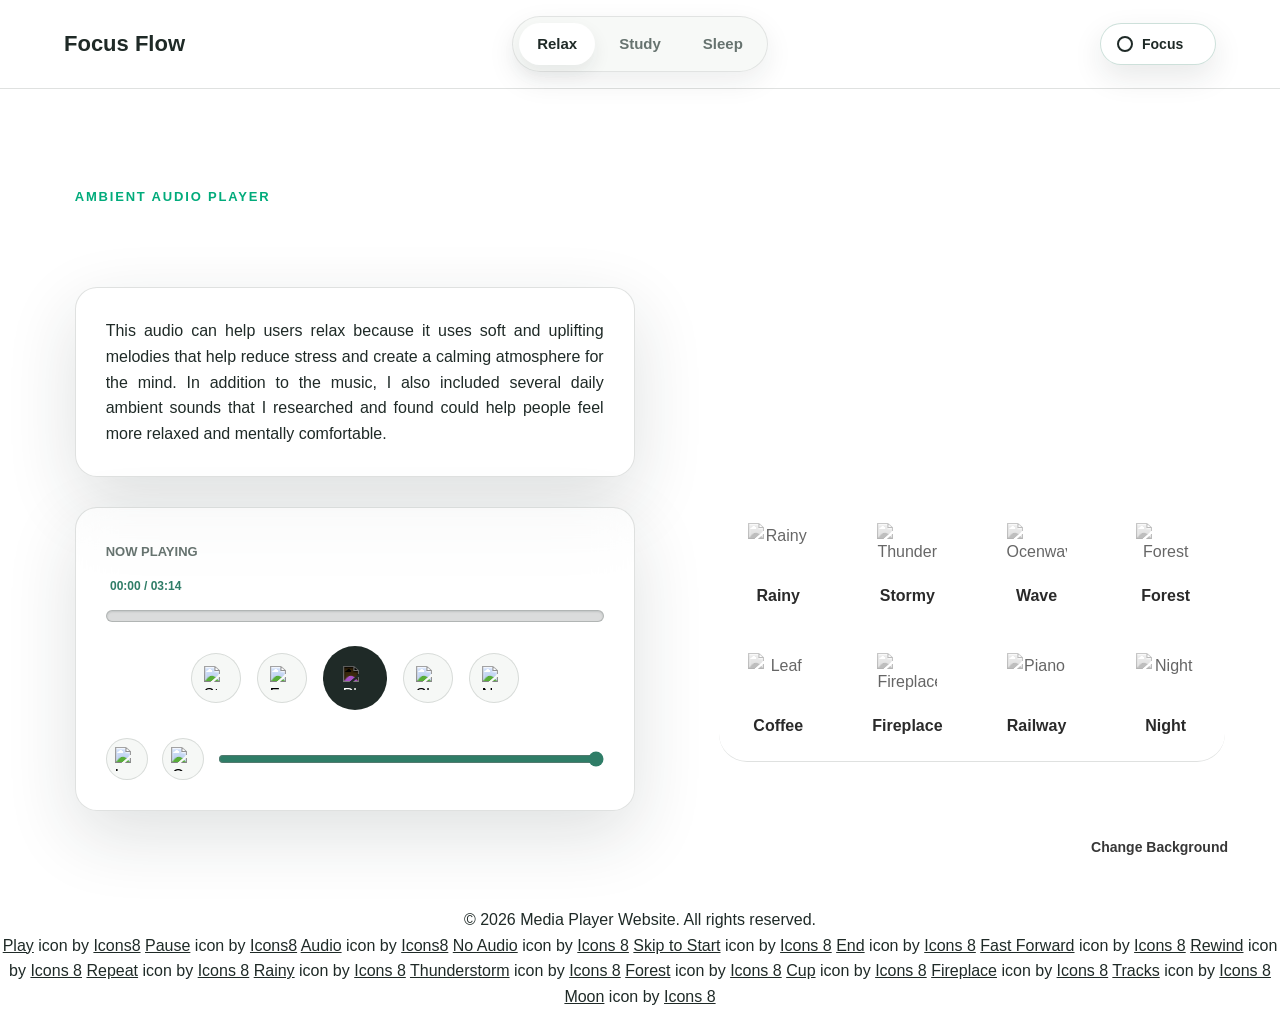
==== commit 694b1c4e: "today" ====
--- a/index.html
+++ b/index.html
@@ -306,7 +306,7 @@
           </audio>
           <button id="piano-sound" onclick="togglePiano()">
           <img
-          src="https://img.icons8.com/?size=100&id=7348&format=png&color=000000"
+          src="https://img.icons8.com/?size=100&id=7347&format=png&color=000000"
           alt="Piano"
           />
           </button>
@@ -334,5 +334,42 @@
 
         </div>
       </section>
+      </main>
+       <!-- Footer Section -->
+    <footer>
+      <p>&copy; 2026 Media Player Website. All rights reserved.</p>
+      <a href="https://icons8.com/icon/59862/play">Play</a> icon by
+      <a href="https://icons8.com">Icons8</a>
+      <a href="https://icons8.com/icon/61012/pause">Pause</a> icon by
+      <a href="https://icons8.com">Icons8</a>
+      <a href="https://icons8.com/icon/641/audio">Audio</a> icon by
+      <a href="https://icons8.com">Icons8</a>
+      <a href="https://icons8.com/icon/7900/no-audio">No Audio</a> icon by
+      <a href="https://icons8.com">Icons 8</a>
+      <a href="https://icons8.com/icon/410/skip-to-start">Skip to Start</a> icon by 
+      <a href="https://icons8.com">Icons 8</a>
+      <a href="https://icons8.com/icon/408/end">End</a> icon by
+      <a href="https://icons8.com">Icons 8</a>
+      <a href="https://icons8.com/icon/404/fast-forward">Fast Forward</a> icon by
+      <a href="https://icons8.com">Icons 8</a>
+      <a href="https://icons8.com/icon/406/rewind">Rewind</a> icon by
+      <a href="https://icons8.com">Icons 8</a>
+      <a href="https://icons8.com/icon/412/repeat">Repeat</a> icon by
+      <a href="https://icons8.com">Icons 8</a>
+      <a href="https://icons8.com/icon/656/rain">Rainy</a> icon by
+      <a href="https://icons8.com">Icons 8</a>
+      <a href="https://icons8.com/icon/41144/cloud-lightning">Thunderstorm</a> icon by
+      <a href="https://icons8.com">Icons 8</a>
+      <a href="https://icons8.com/icon/c7F4PAaUzo4O/forest">Forest</a> icon by
+      <a href="https://icons8.com">Icons 8</a>
+      <a href="https://icons8.com/icon/zg1pOABWXacy/cup">Cup</a> icon by
+      <a href="https://icons8.com">Icons 8</a>
+      <a href="https://icons8.com/icon/39125/fireplace">Fireplace</a> icon by
+      <a href="https://icons8.com">Icons 8</a>
+      <a href="https://icons8.com/icon/7347/tracks">Tracks</a> icon by
+      <a href="https://icons8.com">Icons 8</a>
+      <a href="https://icons8.com/icon/25031/crescent-moon">Moon</a> icon by
+      <a href="https://icons8.com">Icons 8</a>  
+    </footer>
   </body>
 </html>
--- a/style.css
+++ b/style.css
@@ -619,4 +619,89 @@
   text-align: center;
   padding: 10px 0;
   width: 100%;
-}+}
+/*REFERENCES
+
+Adam Khoury (2014a) Audio Workshop 2 Seek and Volume Range Slider JavaScript Tutorial, YouTube, [https://www.youtube.com/watch?v=L5rnkFNSnE8](https://www.youtube.com/watch?v=L5rnkFNSnE8)
+, accessed 12 May 2026.
+
+—— (2014b) Audio Workshop 3 timeupdate Time Position JavaScript Tutorial, YouTube, [https://www.youtube.com/watch?v=uxOnTwUNxl8](https://www.youtube.com/watch?v=uxOnTwUNxl8)
+, accessed 12 May 2026.
+
+Bro Code (2024) How to create a CSS navigation bar in 6 minutes! 🧭, [www.youtube.com](http://www.youtube.com)
+, [https://www.youtube.com/watch?v=f3uCSh6LIY0](https://www.youtube.com/watch?v=f3uCSh6LIY0)
+, accessed 12 May 2026.
+
+GreatStack (2022) How To Add Video Background In Website Using HTML And CSS Step By Step Tutorial, [www.youtube.com](http://www.youtube.com)
+, [https://www.youtube.com/watch?v=znqUwx0b0HI](https://www.youtube.com/watch?v=znqUwx0b0HI)
+, accessed 12 May 2026.
+
+Pixabay(2021) Download Coffee, Chill, Cup. Royalty-Free Stock Illustration Image, Pixabay.com, [https://pixabay.com/illustrations/coffee-chill-cup-mug-enjoy-drink-6259578/](https://pixabay.com/illustrations/coffee-chill-cup-mug-enjoy-drink-6259578/)
+, accessed 12 May 2026.
+
+Pixabay(2025) Keyboard Typing Sound Effect | Royalty-free Music, Pixabay.com, [https://pixabay.com/sound-effects/film-special-effects-keyboard-typing-sound-effect-335503/](https://pixabay.com/sound-effects/film-special-effects-keyboard-typing-sound-effect-335503/)
+, accessed 12 May 2026.
+
+Pixabay (2022) Deep_South Night Sounds | Royalty-free Music, Pixabay.com, [https://pixabay.com/sound-effects/nature-deep-south-night-sounds-115466/](https://pixabay.com/sound-effects/nature-deep-south-night-sounds-115466/)
+, accessed 12 May 2026.
+
+Pixabay (2023) A train on the Railways | Royalty-free Music, Pixabay.com, [https://pixabay.com/sound-effects/city-a-train-on-the-railways-169416/](https://pixabay.com/sound-effects/city-a-train-on-the-railways-169416/)
+, accessed 12 May 2026.
+
+Pixabay (2023) Ambience Coffee Shop 3 | Royalty-free Music, Pixabay.com, [https://pixabay.com/sound-effects/city-ambience-coffee-shop-3-25813/](https://pixabay.com/sound-effects/city-ambience-coffee-shop-3-25813/)
+, accessed 12 May 2026.
+
+Pixabay (2023) Book Page Turn | Royalty-free Music, Pixabay.com, [https://pixabay.com/sound-effects/film-special-effects-book-page-turn-104314/](https://pixabay.com/sound-effects/film-special-effects-book-page-turn-104314/)
+, accessed 12 May 2026.
+
+Pixabay (2023) pencil write | Royalty-free Music, Pixabay.com, [https://pixabay.com/sound-effects/film-special-effects-pencil-write-73431/](https://pixabay.com/sound-effects/film-special-effects-pencil-write-73431/)
+, accessed 12 May 2026.
+
+Pixabay (2023) soft piano | Royalty-free Music, Pixabay.com, [https://pixabay.com/sound-effects/musical-soft-piano-72454/](https://pixabay.com/sound-effects/musical-soft-piano-72454/)
+, accessed 12 May 2026.
+
+Pixabay (2023) Thunderstorm | Royalty-free Music, Pixabay.com, [https://pixabay.com/sound-effects/nature-thunderstorm-14708/](https://pixabay.com/sound-effects/nature-thunderstorm-14708/)
+, accessed 12 May 2026.
+
+Pixabay (2024) Cafe, Beautiful Wallpaper, Night. Free Stock Video, Pixabay.com, [https://pixabay.com/videos/cafe-night-rain-exterior-203645/](https://pixabay.com/videos/cafe-night-rain-exterior-203645/)
+, accessed 12 May 2026.
+
+Pixabay (2024) Lofi, Cat, Night. Free Stock Video, Pixabay.com, [https://pixabay.com/videos/lofi-cat-night-window-rain-cute-246243/](https://pixabay.com/videos/lofi-cat-night-window-rain-cute-246243/)
+, accessed 12 May 2026.
+
+Pixabay (2025) Anime, Lofi, Cat. Free Stock Video, Pixabay.com, [https://pixabay.com/videos/anime-lofi-cat-cozy-rain-312345/](https://pixabay.com/videos/anime-lofi-cat-cozy-rain-312345/)
+, accessed 12 May 2026.
+
+Pixabay (2025) Cafe, Interior, Coffee Shop. Free Stock Video, Pixabay.com, [https://pixabay.com/videos/cafe-interior-coffee-shop-cozy-270557/](https://pixabay.com/videos/cafe-interior-coffee-shop-cozy-270557/)
+, accessed 12 May 2026.
+
+Pixabay (2025) Forest ambience | Royalty-free Music, Pixabay.com, [https://pixabay.com/sound-effects/nature-forest-ambience-296528/](https://pixabay.com/sound-effects/nature-forest-ambience-296528/)
+, accessed 12 May 2026.
+
+Pixabay (2025) Gentle Rain for Relaxation and Sleep | Royalty-free Music, Pixabay.com, [https://pixabay.com/sound-effects/nature-gentle-rain-for-relaxation-and-sleep-337279/](https://pixabay.com/sound-effects/nature-gentle-rain-for-relaxation-and-sleep-337279/)
+, accessed 12 May 2026.
+
+Pixabay (2025) Gif, Nature, Anime. Free Stock Video, Pixabay.com, [https://pixabay.com/videos/gif-nature-anime-309500/](https://pixabay.com/videos/gif-nature-anime-309500/)
+, accessed 12 May 2026.
+
+Pixabay (2025) Live Wallpaper, Cozy Cabin, Rainy Day. Free Stock Video, Pixabay.com, [https://pixabay.com/videos/live-wallpaper-cozy-cabin-rainy-day-270983/](https://pixabay.com/videos/live-wallpaper-cozy-cabin-rainy-day-270983/)
+, accessed 12 May 2026.
+
+Pixabay (2025) Ocen/ Royalty-free Music, Pixabay, [https://pixabay.com/sound-effects/nature-ocean-75393/](https://pixabay.com/sound-effects/nature-ocean-75393/)
+, accessed 12 May 2026.
+
+Pixabay (2026) Anime, Lofi, Dog. Free Stock Video, Pixabay.com, [https://pixabay.com/videos/anime-lofi-dog-cute-dog-345838/](https://pixabay.com/videos/anime-lofi-dog-cute-dog-345838/)
+, accessed 12 May 2026.
+
+Pixabay (2026) Blocked, Pixabay.com, [https://pixabay.com/videos/lofi-chill-nature-cat-sunrise-270507/](https://pixabay.com/videos/lofi-chill-nature-cat-sunrise-270507/)
+, accessed 12 May 2026.
+
+Pixabay (2026) Blocked Page, Pixabay.com, [https://pixabay.com/sound-effects/nature-soft-wind-314945/](https://pixabay.com/sound-effects/nature-soft-wind-314945/)
+, accessed 12 May 2026.
+
+Pixabay (2026) Fire Ambience | Royalty-free Music, Pixabay.com, [https://pixabay.com/sound-effects/film-special-effects-fire-ambience-528618/](https://pixabay.com/sound-effects/film-special-effects-fire-ambience-528618/)
+, accessed 12 May 2026.
+
+Wilson B (2022) The Science behind Focus, Endel, [https://endel.io/blog/the-science-behind-relaxing-sounds](https://endel.io/blog/the-science-behind-relaxing-sounds)
+, accessed 12 May 2026.
+*/
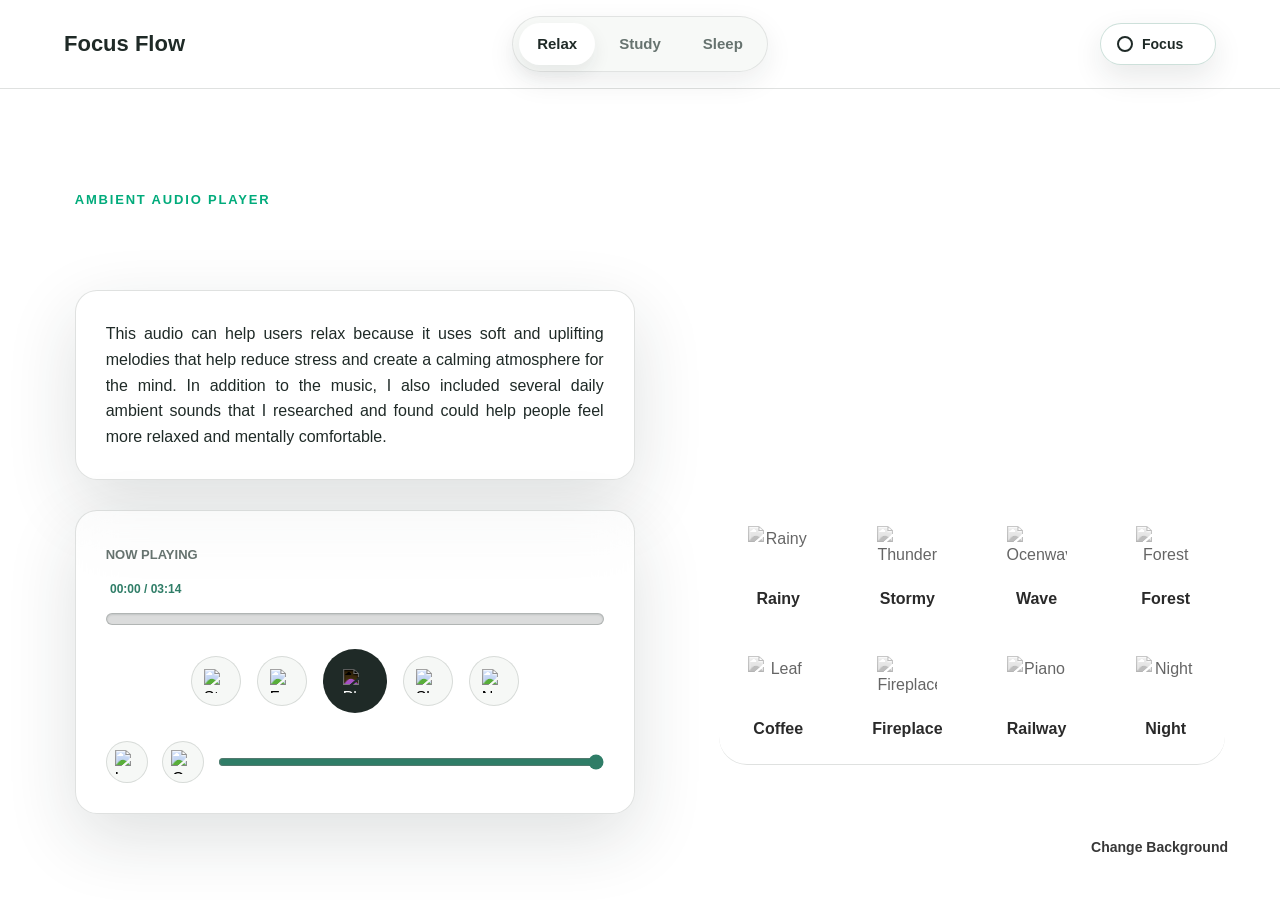
==== commit 109c12d0: "today" ====
--- a/index.html
+++ b/index.html
@@ -335,7 +335,7 @@
         </div>
       </section>
       </main>
-       <!-- Footer Section -->
+       <!-- Footer Section
     <footer>
       <p>&copy; 2026 Media Player Website. All rights reserved.</p>
       <a href="https://icons8.com/icon/59862/play">Play</a> icon by
@@ -370,6 +370,6 @@
       <a href="https://icons8.com">Icons 8</a>
       <a href="https://icons8.com/icon/25031/crescent-moon">Moon</a> icon by
       <a href="https://icons8.com">Icons 8</a>  
-    </footer>
+    </footer> -->
   </body>
 </html>
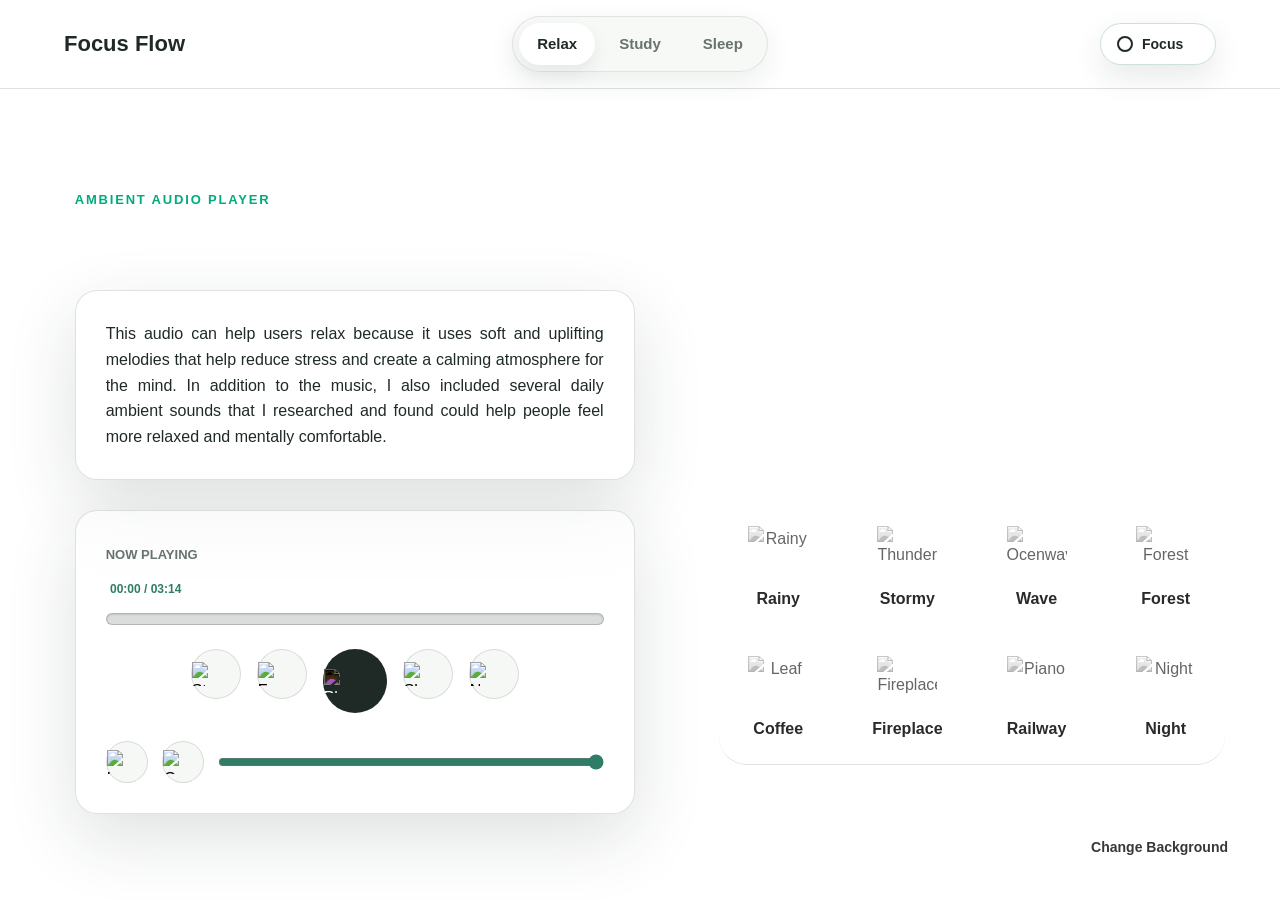
==== commit a1819b7d: "last" ====
--- a/index.html
+++ b/index.html
@@ -336,7 +336,6 @@
       </section>
       </main>
        <!-- Footer Section
-    <footer>
       <p>&copy; 2026 Media Player Website. All rights reserved.</p>
       <a href="https://icons8.com/icon/59862/play">Play</a> icon by
       <a href="https://icons8.com">Icons8</a>
@@ -370,6 +369,6 @@
       <a href="https://icons8.com">Icons 8</a>
       <a href="https://icons8.com/icon/25031/crescent-moon">Moon</a> icon by
       <a href="https://icons8.com">Icons 8</a>  
-    </footer> -->
+-->
   </body>
 </html>
--- a/style.css
+++ b/style.css
@@ -69,7 +69,6 @@
   z-index: 9999;
   padding: 12px 22px;
   color: #373737;
-  border: none;
   border-radius: 999px;
   cursor: pointer;
   font-size: 14px;
@@ -105,7 +104,6 @@
   text-decoration:none;
   font-size: 22px;
   font-weight: 800;
-  letter-spacing: 0;
 }
 
 /* Navigation styling */
@@ -160,7 +158,6 @@
 and rewrite parts of the code myself to complete the feature. After that, I adjusted the colours and visual design to better match my website. */
 #focus-overlay {
   position: fixed;
-  inset: 0;
   width: 100vw;
   height: 100vh;
   background:
@@ -215,7 +212,7 @@
 .focus-btn-icon {
   width: 16px;
   height: 16px;
-  border: 2px solid currentColor;
+  border: 2px solid;
   border-radius: 50%;
   box-shadow: inset 0 0 0 4px #ffffff;
 }
@@ -228,8 +225,6 @@
   z-index: 130;
   border-color: transparent;
   background: transparent;
-  backdrop-filter: none;
-  pointer-events: none;
 }
 
 body.is-focus-mode .logo,
@@ -249,7 +244,6 @@
   border-color: rgba(47, 125, 103, 0.7);
   background: var(--accent);
   color: #ffffff;
-  pointer-events: auto;
   box-shadow: 0 18px 38px rgba(47, 125, 103, 0.25);
 }
 
@@ -306,13 +300,11 @@
 }
 
 .main-image img:hover {
-  filter: none;
   opacity: 1;
   transform: scale(1.1);
 }
 
 .main-image button.active img {
-  filter: none;
   opacity: 1;
   transform: scale(1.1);
 }
@@ -347,59 +339,43 @@
 After writing the code myself, I felt that the design did not look very harmonious, 
 so I used ChatGPT to help improve and refine the layout. After that, I made some additional adjustments based on my own preferences and design ideas. */
 #rainy-sound {
-  background: transparent;
-  border: none;           
-  padding: 0;            
+  background: transparent;                     
   cursor: pointer;
 }
 
 
 #thunderstorm-sound {
-  background: transparent;
-  border: none;           
-  padding: 0;            
+  background: transparent;               
   cursor: pointer;
 }
 
 #ocean-sound {
-  background: transparent;
-  border: none;           
-  padding: 0;            
+  background: transparent;           
   cursor: pointer;
 }
 
 #forest-sound {
-  background: transparent;
-  border: none;           
-  padding: 0;            
+  background: transparent;         
   cursor: pointer;
 }
 
 #leaf-sound {
-  background: transparent;
-  border: none;           
-  padding: 0;            
+  background: transparent;       
   cursor: pointer;
 }
 
 #fire-sound {
-  background: transparent;
-  border: none;           
-  padding: 0;            
+  background: transparent;        
   cursor: pointer;
 }
 
 #piano-sound {
-  background: transparent;
-  border: none;           
-  padding: 0;            
+  background: transparent;           
   cursor: pointer;
 }
 
 #night-sound {
-  background: transparent;
-  border: none;           
-  padding: 0;            
+  background: transparent;          
   cursor: pointer;
 }
 
@@ -429,7 +405,6 @@
 }
 
 .media-player {
-  position: relative;
   width: 100%;
   display: grid;
   gap: 18px;
@@ -457,24 +432,20 @@
 .custom-controls,
 .volume-controls {
   display: flex;
-  align-items: center;
 }
 
 .custom-controls {
-  justify-content: center;
   gap: 16px;
   padding: 6px 0;
 }
 
 .volume-controls {
-  justify-content: space-between;
   gap: 14px;
   padding-top: 4px;
 }
 
 .custom-controls button,
 .volume-controls button {
-  display: grid;
   place-items: center;
   cursor: pointer;
   border: 1px solid var(--line);
@@ -536,7 +507,6 @@
 After that, I refined the hover and after effects, colours, layout, and overall styling based on my own preferences. 
 I also applied concepts I had learned, such as styling multiple classes together to make the code cleaner and more efficient. */
 .progress-bar {
-  position: relative;
   border-radius: 50px;
   border: 1px solid rgba(31, 42, 39, 0.22);
   width: 100%;
@@ -601,7 +571,6 @@
 /* This section is used to adjust the running time display, text colour, font size, and other smaller visual details 
 to make the audio player look cleaner and easier to read. */
 #time-box{
-  display:inline-block;
   width: 80px;
   text-align: center;
   color:#2f7d67;
@@ -612,96 +581,88 @@
   font-weight: bold;
 }
 
-
-/* Footer styling */
-footer {
-  color: var(--main-text-color);
-  text-align: center;
-  padding: 10px 0;
-  width: 100%;
-}
 /*REFERENCES
 
-Adam Khoury (2014a) Audio Workshop 2 Seek and Volume Range Slider JavaScript Tutorial, YouTube, [https://www.youtube.com/watch?v=L5rnkFNSnE8](https://www.youtube.com/watch?v=L5rnkFNSnE8)
-, accessed 12 May 2026.
-
-—— (2014b) Audio Workshop 3 timeupdate Time Position JavaScript Tutorial, YouTube, [https://www.youtube.com/watch?v=uxOnTwUNxl8](https://www.youtube.com/watch?v=uxOnTwUNxl8)
-, accessed 12 May 2026.
-
-Bro Code (2024) How to create a CSS navigation bar in 6 minutes! 🧭, [www.youtube.com](http://www.youtube.com)
-, [https://www.youtube.com/watch?v=f3uCSh6LIY0](https://www.youtube.com/watch?v=f3uCSh6LIY0)
-, accessed 12 May 2026.
-
-GreatStack (2022) How To Add Video Background In Website Using HTML And CSS Step By Step Tutorial, [www.youtube.com](http://www.youtube.com)
-, [https://www.youtube.com/watch?v=znqUwx0b0HI](https://www.youtube.com/watch?v=znqUwx0b0HI)
-, accessed 12 May 2026.
-
-Pixabay(2021) Download Coffee, Chill, Cup. Royalty-Free Stock Illustration Image, Pixabay.com, [https://pixabay.com/illustrations/coffee-chill-cup-mug-enjoy-drink-6259578/](https://pixabay.com/illustrations/coffee-chill-cup-mug-enjoy-drink-6259578/)
-, accessed 12 May 2026.
-
-Pixabay(2025) Keyboard Typing Sound Effect | Royalty-free Music, Pixabay.com, [https://pixabay.com/sound-effects/film-special-effects-keyboard-typing-sound-effect-335503/](https://pixabay.com/sound-effects/film-special-effects-keyboard-typing-sound-effect-335503/)
-, accessed 12 May 2026.
-
-Pixabay (2022) Deep_South Night Sounds | Royalty-free Music, Pixabay.com, [https://pixabay.com/sound-effects/nature-deep-south-night-sounds-115466/](https://pixabay.com/sound-effects/nature-deep-south-night-sounds-115466/)
-, accessed 12 May 2026.
-
-Pixabay (2023) A train on the Railways | Royalty-free Music, Pixabay.com, [https://pixabay.com/sound-effects/city-a-train-on-the-railways-169416/](https://pixabay.com/sound-effects/city-a-train-on-the-railways-169416/)
-, accessed 12 May 2026.
-
-Pixabay (2023) Ambience Coffee Shop 3 | Royalty-free Music, Pixabay.com, [https://pixabay.com/sound-effects/city-ambience-coffee-shop-3-25813/](https://pixabay.com/sound-effects/city-ambience-coffee-shop-3-25813/)
-, accessed 12 May 2026.
-
-Pixabay (2023) Book Page Turn | Royalty-free Music, Pixabay.com, [https://pixabay.com/sound-effects/film-special-effects-book-page-turn-104314/](https://pixabay.com/sound-effects/film-special-effects-book-page-turn-104314/)
-, accessed 12 May 2026.
-
-Pixabay (2023) pencil write | Royalty-free Music, Pixabay.com, [https://pixabay.com/sound-effects/film-special-effects-pencil-write-73431/](https://pixabay.com/sound-effects/film-special-effects-pencil-write-73431/)
-, accessed 12 May 2026.
-
-Pixabay (2023) soft piano | Royalty-free Music, Pixabay.com, [https://pixabay.com/sound-effects/musical-soft-piano-72454/](https://pixabay.com/sound-effects/musical-soft-piano-72454/)
-, accessed 12 May 2026.
-
-Pixabay (2023) Thunderstorm | Royalty-free Music, Pixabay.com, [https://pixabay.com/sound-effects/nature-thunderstorm-14708/](https://pixabay.com/sound-effects/nature-thunderstorm-14708/)
-, accessed 12 May 2026.
-
-Pixabay (2024) Cafe, Beautiful Wallpaper, Night. Free Stock Video, Pixabay.com, [https://pixabay.com/videos/cafe-night-rain-exterior-203645/](https://pixabay.com/videos/cafe-night-rain-exterior-203645/)
-, accessed 12 May 2026.
-
-Pixabay (2024) Lofi, Cat, Night. Free Stock Video, Pixabay.com, [https://pixabay.com/videos/lofi-cat-night-window-rain-cute-246243/](https://pixabay.com/videos/lofi-cat-night-window-rain-cute-246243/)
-, accessed 12 May 2026.
-
-Pixabay (2025) Anime, Lofi, Cat. Free Stock Video, Pixabay.com, [https://pixabay.com/videos/anime-lofi-cat-cozy-rain-312345/](https://pixabay.com/videos/anime-lofi-cat-cozy-rain-312345/)
-, accessed 12 May 2026.
-
-Pixabay (2025) Cafe, Interior, Coffee Shop. Free Stock Video, Pixabay.com, [https://pixabay.com/videos/cafe-interior-coffee-shop-cozy-270557/](https://pixabay.com/videos/cafe-interior-coffee-shop-cozy-270557/)
-, accessed 12 May 2026.
-
-Pixabay (2025) Forest ambience | Royalty-free Music, Pixabay.com, [https://pixabay.com/sound-effects/nature-forest-ambience-296528/](https://pixabay.com/sound-effects/nature-forest-ambience-296528/)
-, accessed 12 May 2026.
-
-Pixabay (2025) Gentle Rain for Relaxation and Sleep | Royalty-free Music, Pixabay.com, [https://pixabay.com/sound-effects/nature-gentle-rain-for-relaxation-and-sleep-337279/](https://pixabay.com/sound-effects/nature-gentle-rain-for-relaxation-and-sleep-337279/)
-, accessed 12 May 2026.
-
-Pixabay (2025) Gif, Nature, Anime. Free Stock Video, Pixabay.com, [https://pixabay.com/videos/gif-nature-anime-309500/](https://pixabay.com/videos/gif-nature-anime-309500/)
-, accessed 12 May 2026.
-
-Pixabay (2025) Live Wallpaper, Cozy Cabin, Rainy Day. Free Stock Video, Pixabay.com, [https://pixabay.com/videos/live-wallpaper-cozy-cabin-rainy-day-270983/](https://pixabay.com/videos/live-wallpaper-cozy-cabin-rainy-day-270983/)
-, accessed 12 May 2026.
-
-Pixabay (2025) Ocen/ Royalty-free Music, Pixabay, [https://pixabay.com/sound-effects/nature-ocean-75393/](https://pixabay.com/sound-effects/nature-ocean-75393/)
-, accessed 12 May 2026.
-
-Pixabay (2026) Anime, Lofi, Dog. Free Stock Video, Pixabay.com, [https://pixabay.com/videos/anime-lofi-dog-cute-dog-345838/](https://pixabay.com/videos/anime-lofi-dog-cute-dog-345838/)
-, accessed 12 May 2026.
-
-Pixabay (2026) Blocked, Pixabay.com, [https://pixabay.com/videos/lofi-chill-nature-cat-sunrise-270507/](https://pixabay.com/videos/lofi-chill-nature-cat-sunrise-270507/)
-, accessed 12 May 2026.
-
-Pixabay (2026) Blocked Page, Pixabay.com, [https://pixabay.com/sound-effects/nature-soft-wind-314945/](https://pixabay.com/sound-effects/nature-soft-wind-314945/)
-, accessed 12 May 2026.
-
-Pixabay (2026) Fire Ambience | Royalty-free Music, Pixabay.com, [https://pixabay.com/sound-effects/film-special-effects-fire-ambience-528618/](https://pixabay.com/sound-effects/film-special-effects-fire-ambience-528618/)
-, accessed 12 May 2026.
-
-Wilson B (2022) The Science behind Focus, Endel, [https://endel.io/blog/the-science-behind-relaxing-sounds](https://endel.io/blog/the-science-behind-relaxing-sounds)
-, accessed 12 May 2026.
-*/+Adam Khoury (2014a) Audio Workshop 2 Seek and Volume Range Slider JavaScript Tutorial, YouTube, https://www.youtube.com/watch?v=L5rnkFNSnE8,
+accessed 12 May 2026.
+
+—— (2014b) Audio Workshop 3 timeupdate Time Position JavaScript Tutorial, YouTube, https://www.youtube.com/watch?v=uxOnTwUNxl8,
+accessed 12 May 2026.
+
+Bro Code (2024) How to create a CSS navigation bar in 6 minutes!, YouTube, https://www.youtube.com/watch?v=f3uCSh6LIY0,
+accessed 12 May 2026.
+
+GreatStack (2022) How To Add Video Background In Website Using HTML And CSS Step By Step Tutorial, https://www.youtube.com/watch?v=znqUwx0b0HI
+accessed 12 May 2026.
+
+Pixabay(2021) Download Coffee, Chill, Cup. Royalty-Free Stock Illustration Image, Pixabay.com, https://pixabay.com/illustrations/coffee-chill-cup-mug-enjoy-drink-6259578/,
+accessed 12 May 2026.
+
+Pixabay(2025) Keyboard Typing Sound Effect | Royalty-free Music, Pixabay.com, https://pixabay.com/sound-effects/film-special-effects-keyboard-typing-sound-effect-335503/,
+accessed 12 May 2026.
+
+Pixabay (2022) Deep_South Night Sounds | Royalty-free Music, Pixabay.com, https://pixabay.com/sound-effects/nature-deep-south-night-sounds-115466/,
+accessed 12 May 2026.
+
+Pixabay (2023) A train on the Railways | Royalty-free Music, Pixabay.com, https://pixabay.com/sound-effects/city-a-train-on-the-railways-169416/,
+accessed 12 May 2026.
+
+Pixabay (2023) Ambience Coffee Shop 3 | Royalty-free Music, Pixabay.com, https://pixabay.com/sound-effects/city-ambience-coffee-shop-3-25813/,
+accessed 12 May 2026.
+
+Pixabay (2023) Book Page Turn | Royalty-free Music, Pixabay.com, https://pixabay.com/sound-effects/film-special-effects-book-page-turn-104314/,
+accessed 12 May 2026.
+
+Pixabay (2023) pencil write | Royalty-free Music, Pixabay.com, https://pixabay.com/sound-effects/film-special-effects-pencil-write-73431/,
+accessed 12 May 2026.
+
+Pixabay (2023) soft piano | Royalty-free Music, Pixabay.com, https://pixabay.com/sound-effects/musical-soft-piano-72454/,
+accessed 12 May 2026.
+
+Pixabay (2023) Thunderstorm | Royalty-free Music, Pixabay.com, https://pixabay.com/sound-effects/nature-thunderstorm-14708/,
+accessed 12 May 2026.
+
+Pixabay (2024) Cafe, Beautiful Wallpaper, Night. Free Stock Video, Pixabay.com, https://pixabay.com/videos/cafe-night-rain-exterior-203645/,
+accessed 12 May 2026.
+
+Pixabay (2024) Lofi, Cat, Night. Free Stock Video, Pixabay.com, https://pixabay.com/videos/lofi-cat-night-window-rain-cute-246243/,
+accessed 12 May 2026.
+
+Pixabay (2025) Anime, Lofi, Cat. Free Stock Video, Pixabay.com, https://pixabay.com/videos/anime-lofi-cat-cozy-rain-312345/,
+accessed 12 May 2026.
+
+Pixabay (2025) Cafe, Interior, Coffee Shop. Free Stock Video, Pixabay.com, https://pixabay.com/videos/cafe-interior-coffee-shop-cozy-270557/,
+accessed 12 May 2026.
+
+Pixabay (2025) Forest ambience | Royalty-free Music, Pixabay.com, https://pixabay.com/sound-effects/nature-forest-ambience-296528/,
+accessed 12 May 2026.
+
+Pixabay (2025) Gentle Rain for Relaxation and Sleep | Royalty-free Music, Pixabay.com, https://pixabay.com/sound-effects/nature-gentle-rain-for-relaxation-and-sleep-337279/,
+accessed 12 May 2026.
+
+Pixabay (2025) Gif, Nature, Anime. Free Stock Video, Pixabay.com, https://pixabay.com/videos/gif-nature-anime-309500/,
+accessed 12 May 2026.
+
+Pixabay (2025) Live Wallpaper, Cozy Cabin, Rainy Day. Free Stock Video, Pixabay.com, https://pixabay.com/videos/live-wallpaper-cozy-cabin-rainy-day-270983/,
+accessed 12 May 2026.
+
+Pixabay (2025) Ocen/ Royalty-free Music, Pixabay, https://pixabay.com/sound-effects/nature-ocean-75393/,
+accessed 12 May 2026.
+
+Pixabay (2026) Anime, Lofi, Dog. Free Stock Video, Pixabay.com, https://pixabay.com/videos/anime-lofi-dog-cute-dog-345838/,
+accessed 12 May 2026.
+
+Pixabay (2026) Blocked, Pixabay.com, https://pixabay.com/videos/lofi-chill-nature-cat-sunrise-270507/,
+accessed 12 May 2026.
+
+Pixabay (2026) Blocked Page, Pixabay.com, https://pixabay.com/sound-effects/nature-soft-wind-314945/,
+accessed 12 May 2026.
+
+Pixabay (2026) Fire Ambience | Royalty-free Music, Pixabay.com, https://pixabay.com/sound-effects/film-special-effects-fire-ambience-528618/,
+accessed 12 May 2026.
+
+Wilson B (2022) The Science behind Focus, Endel, https://endel.io/blog/the-science-behind-relaxing-sounds,
+accessed 12 May 2026.
+*/
+
+/* ChatGPT is useddesu for translation and grammar correction */
